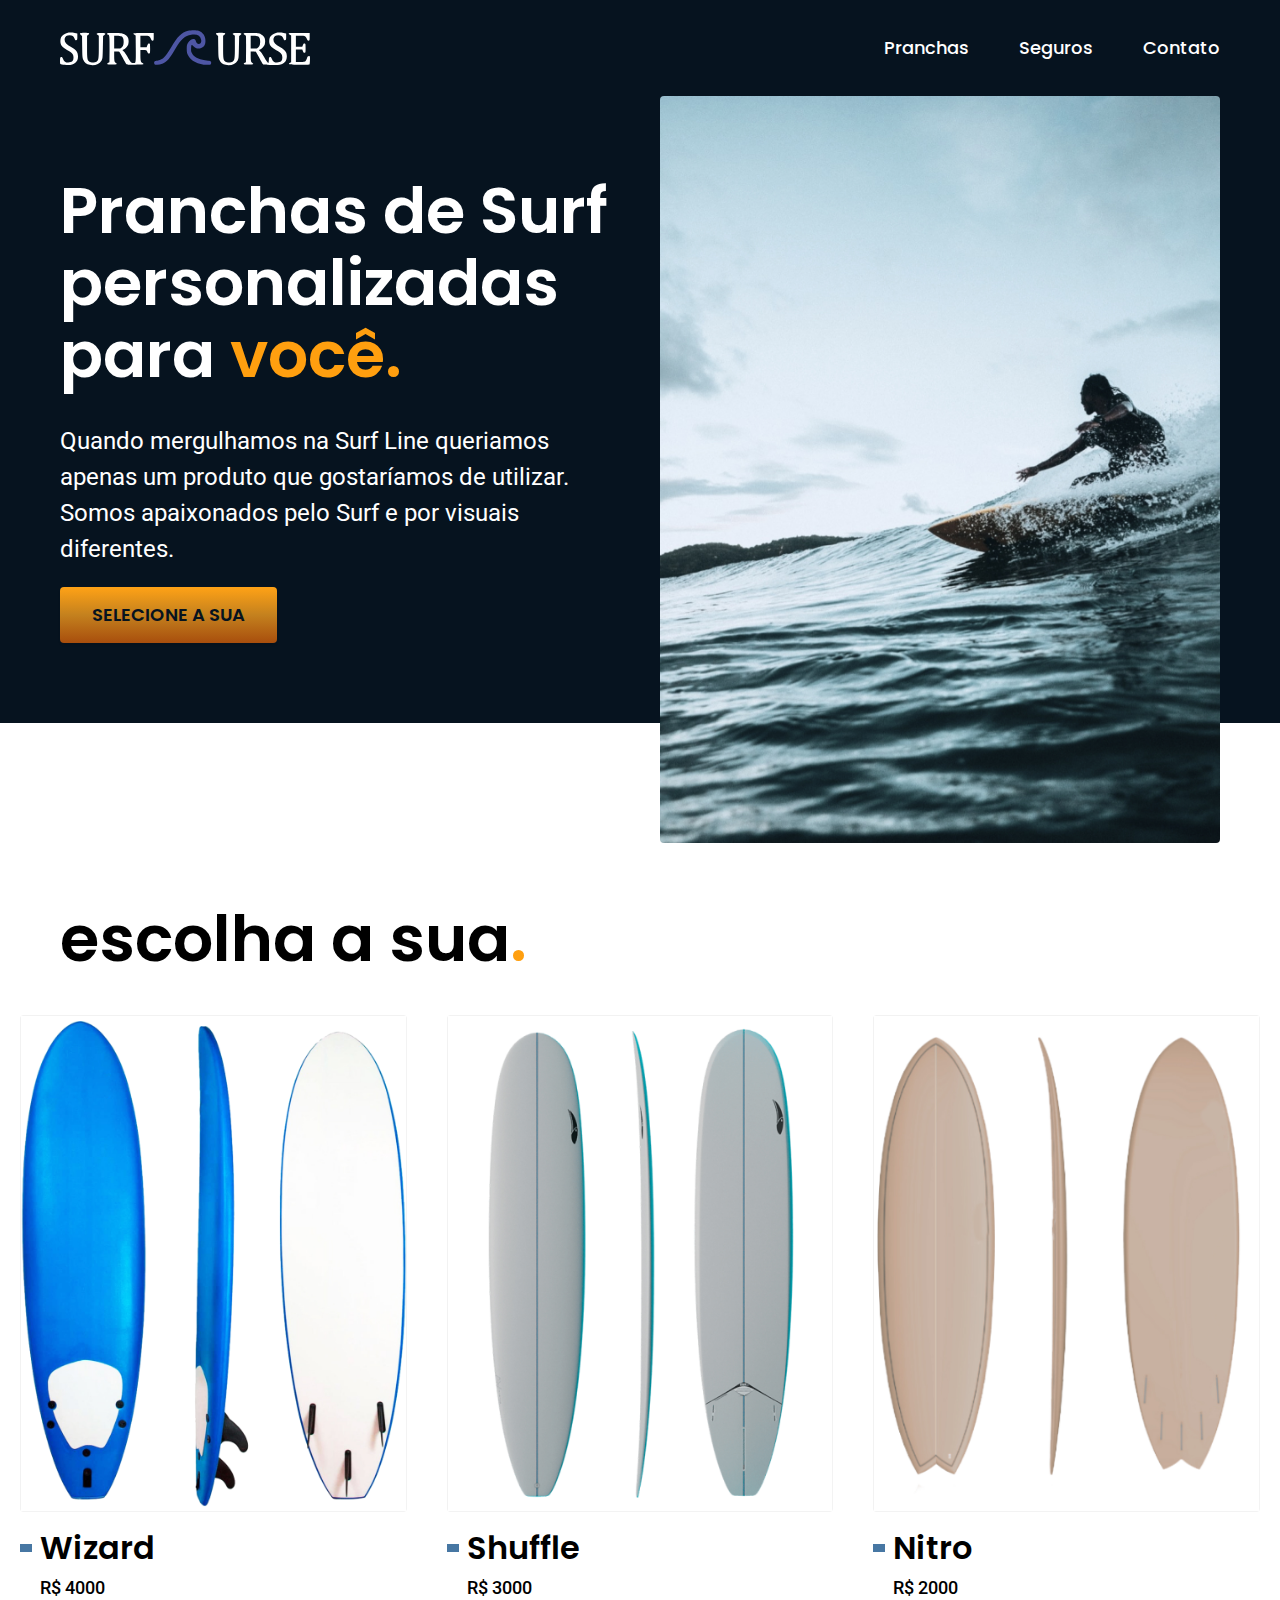
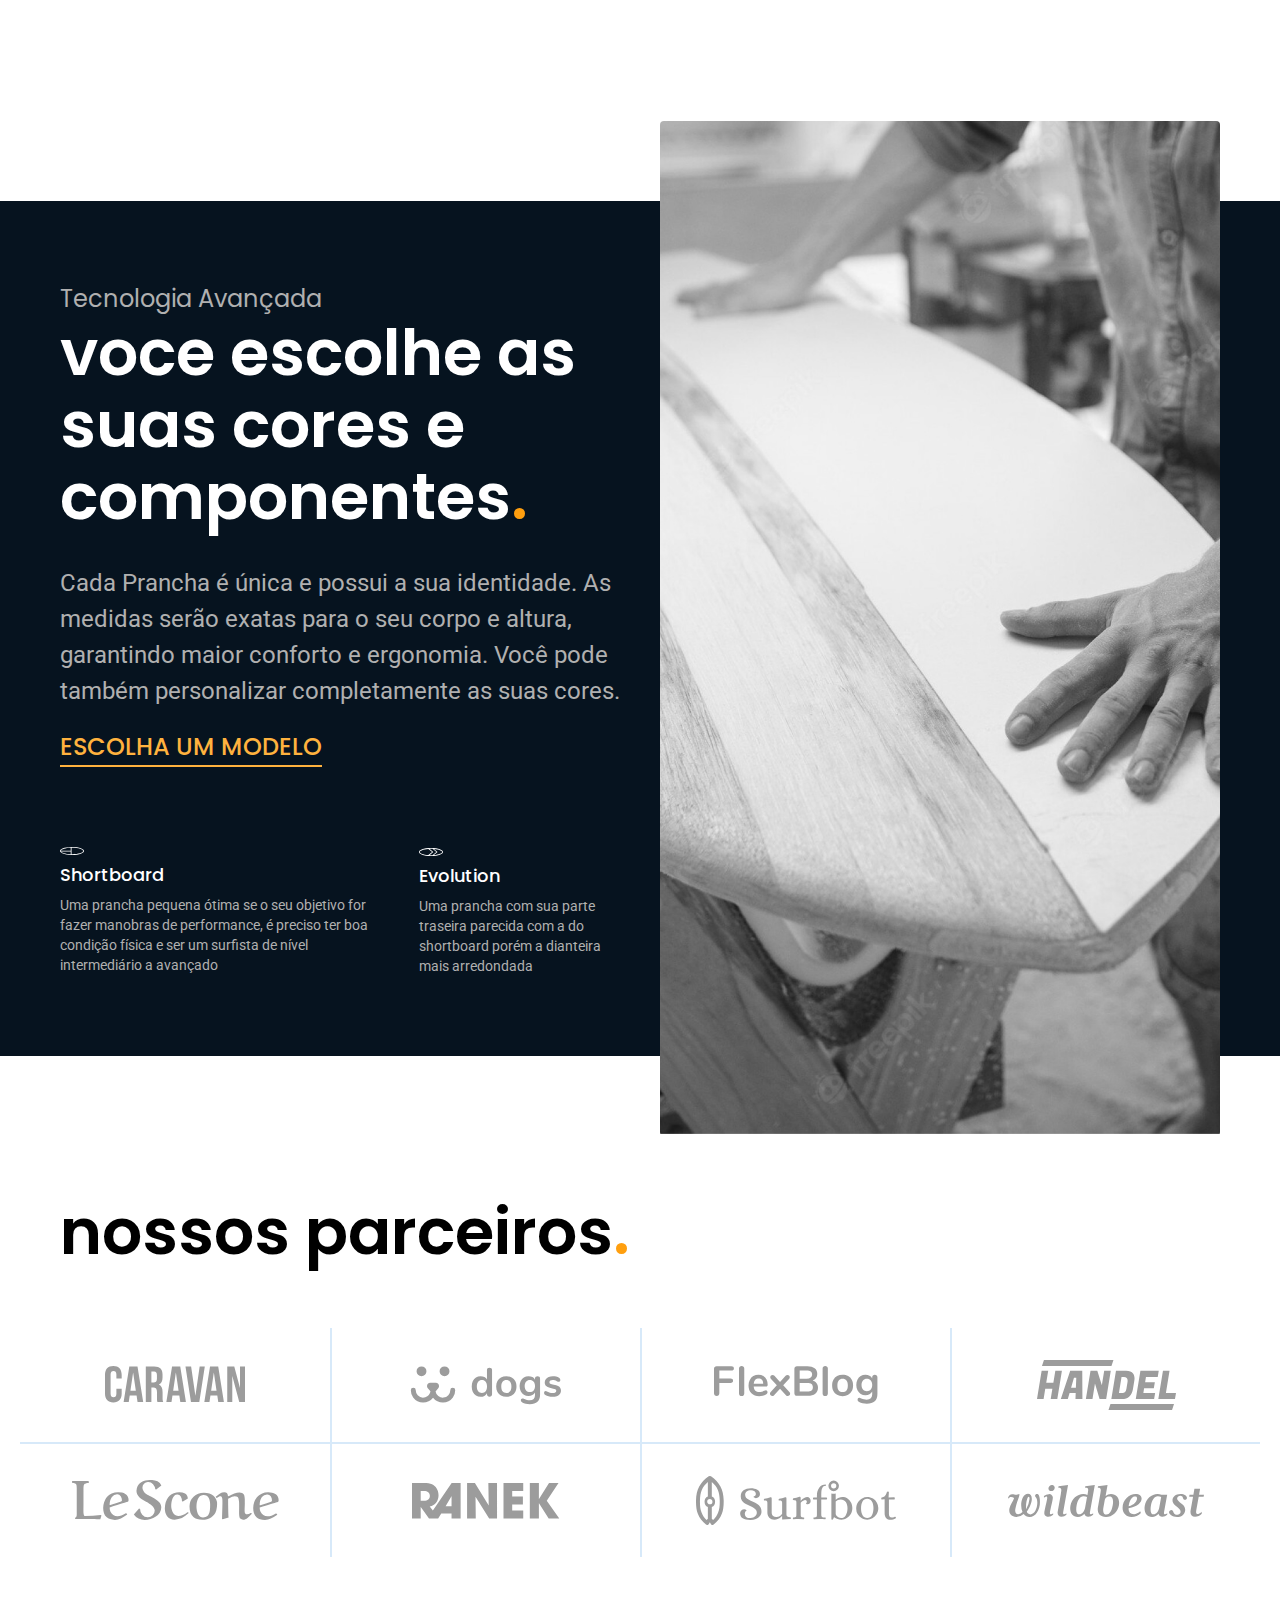
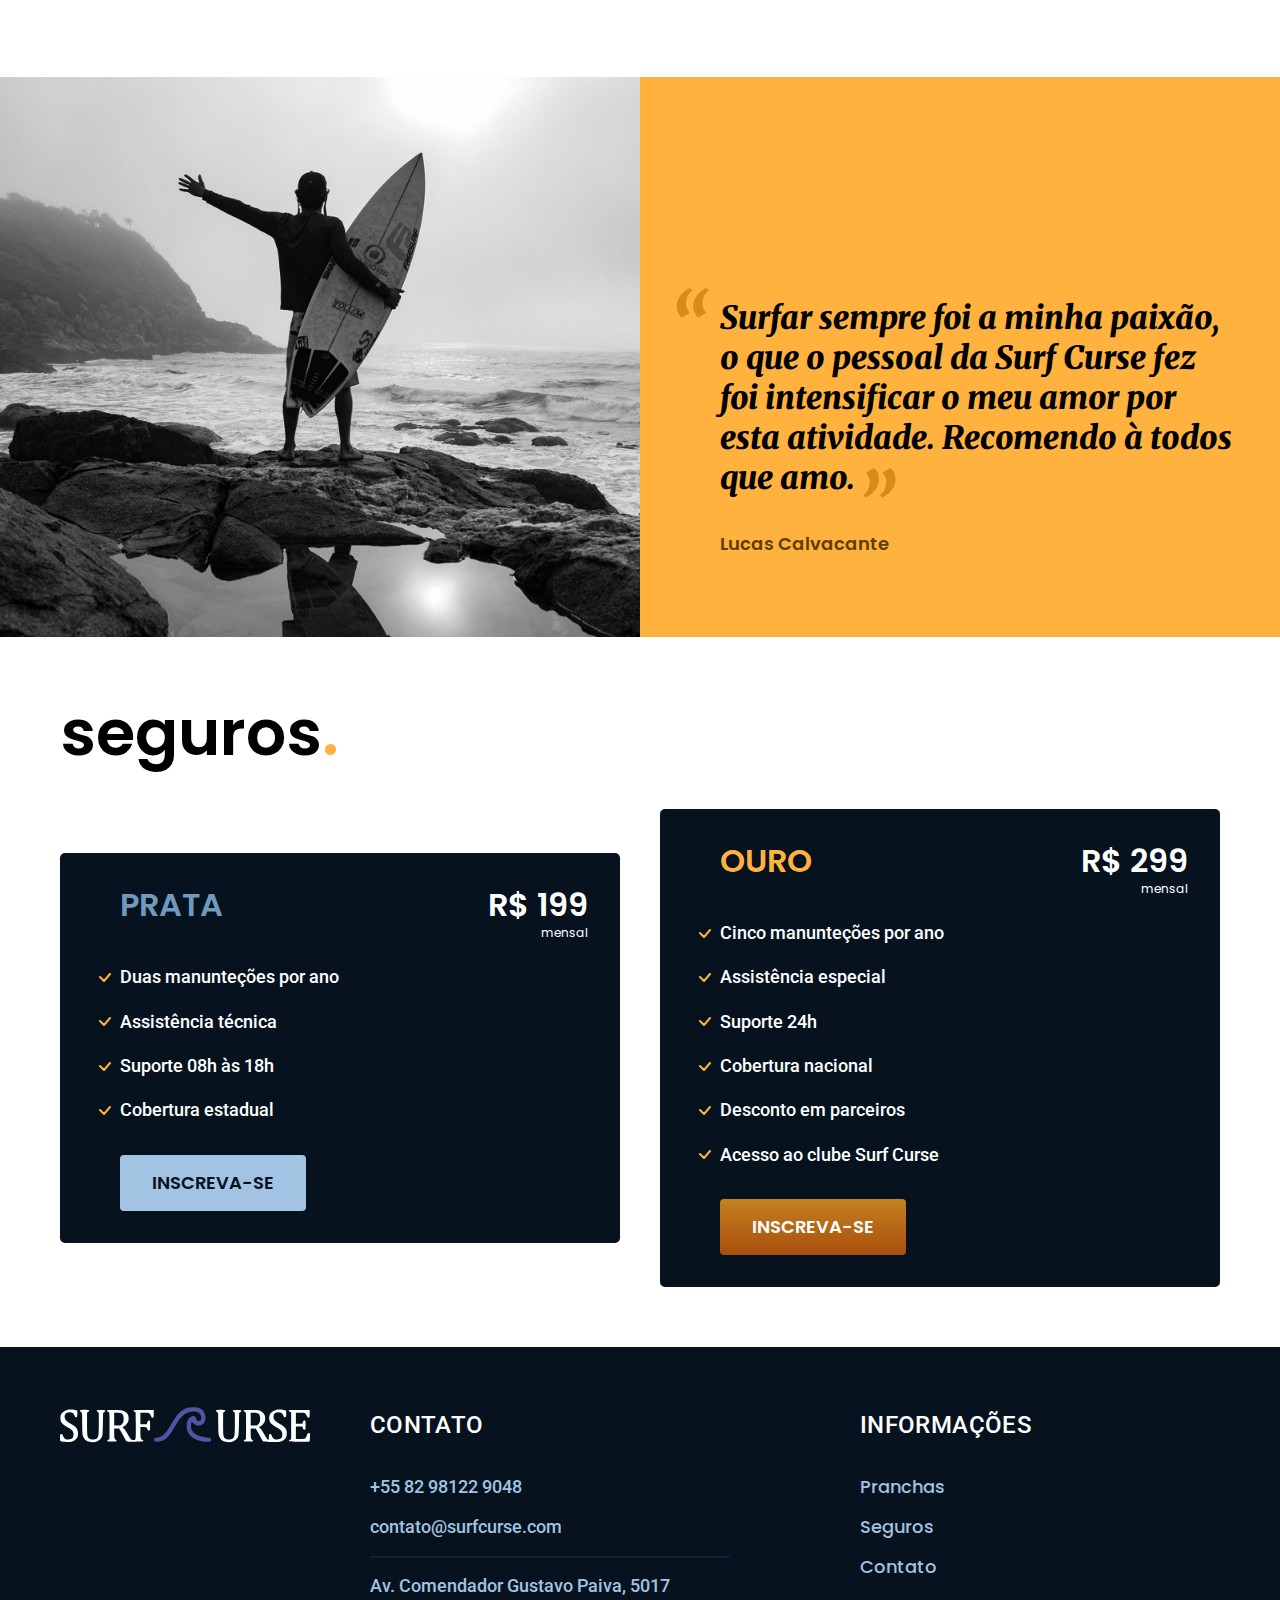
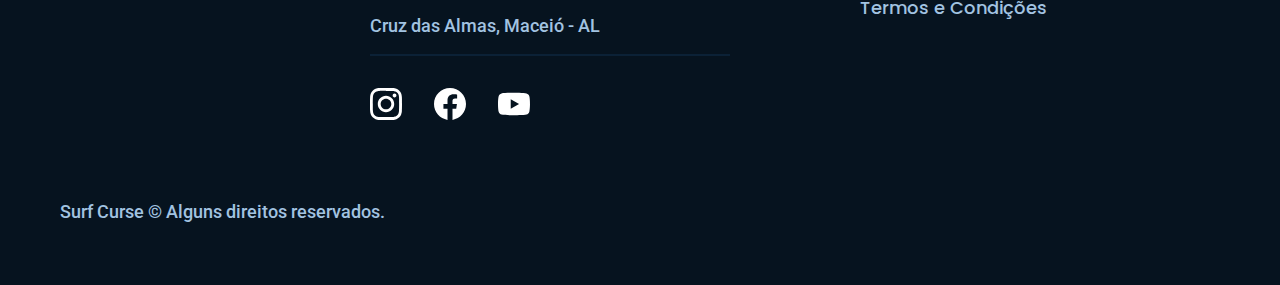
==== index.html @ 579d91f8 "building SurfCurse 1/3" ====
<!DOCTYPE html>
<html lang="pt-br">

<html>

<head>
  <meta charset="UTF-8">
  <title>SurfCurse - Pranchas Personalizadas</title>
  <meta name="description" content="Quando mergulhamos na Surf Line queriamos apenas um produto que gostaríamos de utilizar. Somos apaixonados pelo Surf e por visuais diferentes.">

  <link rel="stylesheet" href="./css/style.css">

  <link rel="preconnect" href="https://fonts.googleapis.com">
  <link rel="preconnect" href="https://fonts.gstatic.com" crossorigin>
  <link href="https://fonts.googleapis.com/css2?family=Merriweather:ital,wght@1,900&family=Poppins:wght@400;600&family=Roboto:wght@400;500&display=swap" rel="stylesheet">



</head>

<body>
  <header class="header-bg">
    <div class="header container">
      <a href="./">
        <img src="./arquivos-imagens/logo-surfCurse-edited.svg" alt="SurfCurse">
      </a>

      <nav aria-label="primaria">
        <ul class="header-menu cor-0 font-1-m">
          <li><a href="./pranchas.html">Pranchas</a></li>
          <li><a href="./seguros.html">Seguros</a></li>
          <li><a href="./contato.html">Contato</a></li>
        </ul>


      </nav>
    </div>
  </header>

  <main class="introducao-bg">

    <div class="introducao container">
      <div class="introducao-conteudo">
        <h1 class="font-1-xxl">Pranchas de Surf personalizadas para <span class="color-laranja">você.</span></h1>
        <p class="font-2-l">Quando mergulhamos na Surf Line queriamos apenas um produto que gostaríamos de utilizar. Somos apaixonados pelo Surf e por visuais diferentes.</p>
        <a class="botao" href="./pranchas.html">Selecione a sua </a>
      </div>
      <div> <img src="arquivos-imagens/gerais/img-intro-s.jpg" alt="Prancha e Surfista"></div>



    </div>

  </main>
  <article class="pranchas-lista">
    <h2 class="font-1-xxl container">escolha a sua<span class="color-laranja">.</span></h2>
    <ul>
      <li>
        <a href="./pranchas/wizard.html">
          <img src="./arquivos-imagens/pranchas/wizard.jpg" alt="Prancha evolution">
          <h3 class="font-1-xl">Wizard</h3>
          <span class="font-2-m">R$ 4000</span>
        </a>
      </li>
      <li>
        <a href="./pranchas/shuffle.html">
          <img src="./arquivos-imagens/pranchas/shuffle.jpg" alt="Prancha shuffle">
          <h3 class="font-1-xl">Shuffle</h3>
          <span class="font-2-m">R$ 3000</span>
        </a>
      </li>
      <li>
        <a href="./pranchas/nitro.html">
          <img src="./arquivos-imagens/pranchas/nitro.jpg" alt="Prancha nitro">
          <h3 class="font-1-xl">Nitro</h3>
          <span class="font-2-m">R$ 2000</span>
        </a>
      </li>
    </ul>

  </article>

  <article class="tecnologia-bg">
    <div class="tecnologia container">
      <div class="tecnologia-conteudo">
        <span class="font-1-l cor-1">Tecnologia Avançada</span>
        <h2 class="font-1-xxl cor-0">voce escolhe as suas cores e componentes<span class="color-laranja">.</span> </h2>
        <p class="font-2-l cor-1">Cada Prancha é única e possui a sua identidade. As medidas serão exatas para o seu corpo e altura, garantindo maior conforto e ergonomia. Você pode também personalizar completamente as suas cores.</p>
        <a class="link " href="./pranchas.html">Escolha um modelo</a>

        <div class="tecnologia-vantagens">
          <div>
            <img src="./arquivos-imagens/icones/short-icon.svg" alt="short icon">
            <h3 class="font-1-m cor-0">Shortboard</h3>
            <p class="cor-1 font-2-xs">Uma prancha pequena ótima se o seu objetivo for fazer manobras de performance, é preciso ter boa condição física e ser um surfista de nível intermediário a avançado</p>
          </div>
          <div>
            <img src="./arquivos-imagens/icones/evolution-icon.svg" alt="evolution icon">
            <h3 class="font-1-m cor-0">Evolution</h3>
            <p class="cor-1 font-2-xs">Uma prancha com sua parte traseira parecida com a do shortboard porém a dianteira mais arredondada</p>
          </div>
        </div>

      </div>

      <div class="tecnologia-imagem">
        <img src="./arquivos-imagens/gerais/imagem-homem-s.jpg" alt="">
      </div>

    </div>
  </article>



  <section class="parceiros" aria-label="Nossos parceiros">
    <h2 class="font-1-xxl container">nossos parceiros<span class="color-laranja">.</span></h2>
    <ul>
      <li><img src="./arquivos-imagens/parceiros/caravan.svg" alt="caravan"></li>
      <li><img src="./arquivos-imagens/parceiros/dogs.svg" alt="dogs"></li>
      <li><img src="./arquivos-imagens/parceiros/flexblog.svg" alt="flexblog"></li>
      <li><img src="./arquivos-imagens/parceiros/handel.svg" alt="handel"></li>
      <li><img src="./arquivos-imagens/parceiros/lescone.svg" alt="lescone"></li>
      <li><img src="./arquivos-imagens/parceiros/ranek.svg" alt="ranek"></li>
      <li><img src="./arquivos-imagens/parceiros/surfbot.svg" alt="surfbot"></li>
      <li><img src="./arquivos-imagens/parceiros/wildbeast.svg" alt="wildbeast"></li>
    </ul>

  </section>


  <section class="depoimento" aria-label="Depoimento">
    <div>
      <img src="./arquivos-imagens/gerais/depoimento.jpg" alt="depoimento homem de frente ao mar">
    </div>

    <div class="depoimento-conteudo">
      <blockquote class="font-1-xl ">
        <p>Surfar sempre foi a minha paixão, o que o pessoal da Surf Curse fez foi intensificar o meu amor por esta atividade. Recomendo à todos que amo.</p>
      </blockquote>
      <span class="font-1-m-b cor-y8">Lucas Calvacante</span>
    </div>

  </section>

  <article class="seguros-bg">
    <div class="seguros container">
      <h2 class="font-1-xxl ">seguros<span class="cor-y1">.</span></h2>
      <div class="seguros-item">
        <h3 class="font-1-xl cor-b3">PRATA</h3>
        <span class="font-1-xl cor-0">R$ 199 <span class="font-1-xs cor-c">mensal </span></span>
        <ul class="font-2-m cor-0">
          <li>Duas manunteções por ano</li>
          <li>Assistência técnica</li>
          <li>Suporte 08h às 18h</li>
          <li>Cobertura estadual</li>

        </ul>
        <a class="botao secundario" href="./orcamento.html">Inscreva-se</a>
      </div>


      <div class="seguros-item">
        <h3 class="font-1-xl cor-y1">OURO</h3>
        <span class="font-1-xl cor-0">R$ 299 <span class="font-1-xs cor-c">mensal </span></span>
        <ul class="font-2-m cor-0">
          <li>Cinco manunteções por ano</li>
          <li>Assistência especial</li>
          <li>Suporte 24h</li>
          <li>Cobertura nacional</li>
          <li>Desconto em parceiros</li>
          <li>Acesso ao clube Surf Curse</li>

        </ul>
        <a class="botao ouro" href="./orcamento.html">Inscreva-se</a>
      </div>

    </div>
  </article>

  <footer class="footer-bg">
    <div class="footer container">

      <img src="./arquivos-imagens/logo-surfCurse-edited.svg" alt="SurfCurse">

      <div class="footer-contato">
        <h3 class="font-2-l-b cor-0">Contato</h3>
        <ul class="font-2-m cor-b2">
          <li><a href="tel:+5582981229048">+55 82 98122 9048</a></li>
          <li><a href="mailto:contato@surfcurse.com">contato@surfcurse.com</a></li>
          <li>Av. Comendador Gustavo Paiva, 5017 </li>
          <li>Cruz das Almas, Maceió - AL</li>
        </ul>
        <div class="footer-redes">
          <a href="">
            <img src="arquivos-imagens/icones/redes-sociais/instagram.svg" alt="Instagram">
          </a>
          <a href="">
            <img src="arquivos-imagens/icones/redes-sociais/facebook.svg" alt="Facebook">
          </a>
          <a href="">
            <img src="arquivos-imagens/icones/redes-sociais/youtube.svg" alt="Youtube">
          </a>
        </div>

      </div>
      <div class="footer-info">
        <h3 class="font-2-l-b cor-0">Informações</h3>
        <nav>
          <ul class="font-1-m cor-b2">
            <li><a href="./pranchas.html">Pranchas</a></li>
            <li><a href="./seguros.html">Seguros</a></li>
            <li><a href="./contato.html">Contato</a></li>
            <li><a href="./termos.html">Termos e Condições</a></li>
          </ul>
        </nav>
      </div>
      <p class="footer-copy font-2-m cor-b2">Surf Curse © Alguns direitos reservados.</p>
    </div>
  </footer>

</body>

</html>
---- css/style.css ----
@import "./global/header.css";
@import "./global/global.css";
@import "./global/footer.css";

@import "./home/introducao.css";
@import "./home/tecnologia.css";
@import "./home/parceiros.css";
@import "./home/depoimento.css";

@import "./utilidades/componentes.css";
@import "./utilidades//formulario.css";
@import "./utilidades/tipiografia.css";
@import "./utilidades/cores.css";

@import "./pranchas/pranchas-lista.css";
@import "./pranchas//pranchas.css";

@import "./prancha/prancha.css";
@import "./prancha/seguro.css";

@import "./seguros/seguros.css";
@import "./seguros/vantagens.css";
@import "./seguros/perguntas.css";

@import "./contato/contato.css";
@import "./contato/lojas.css";

@import "./termos/termos.css";

@media (max-width: 800px) {
  .header-menu {
    gap: 20px;
  }

  .header-menu a {
    background: var(--cor-b8);
    padding: 12px 16px;
    border-radius: 4px;
  }

  .header-menu a:hover {
    background-color: #2d6192;
  }

  .header-menu a:after {
    display: none;
  }
}

@media (max-width: 400px) {
  .header-menu {
    gap: 12px;
  }

  .header-menu a {
    padding: 8px 12px;
    font-size: 14px;
  }
}
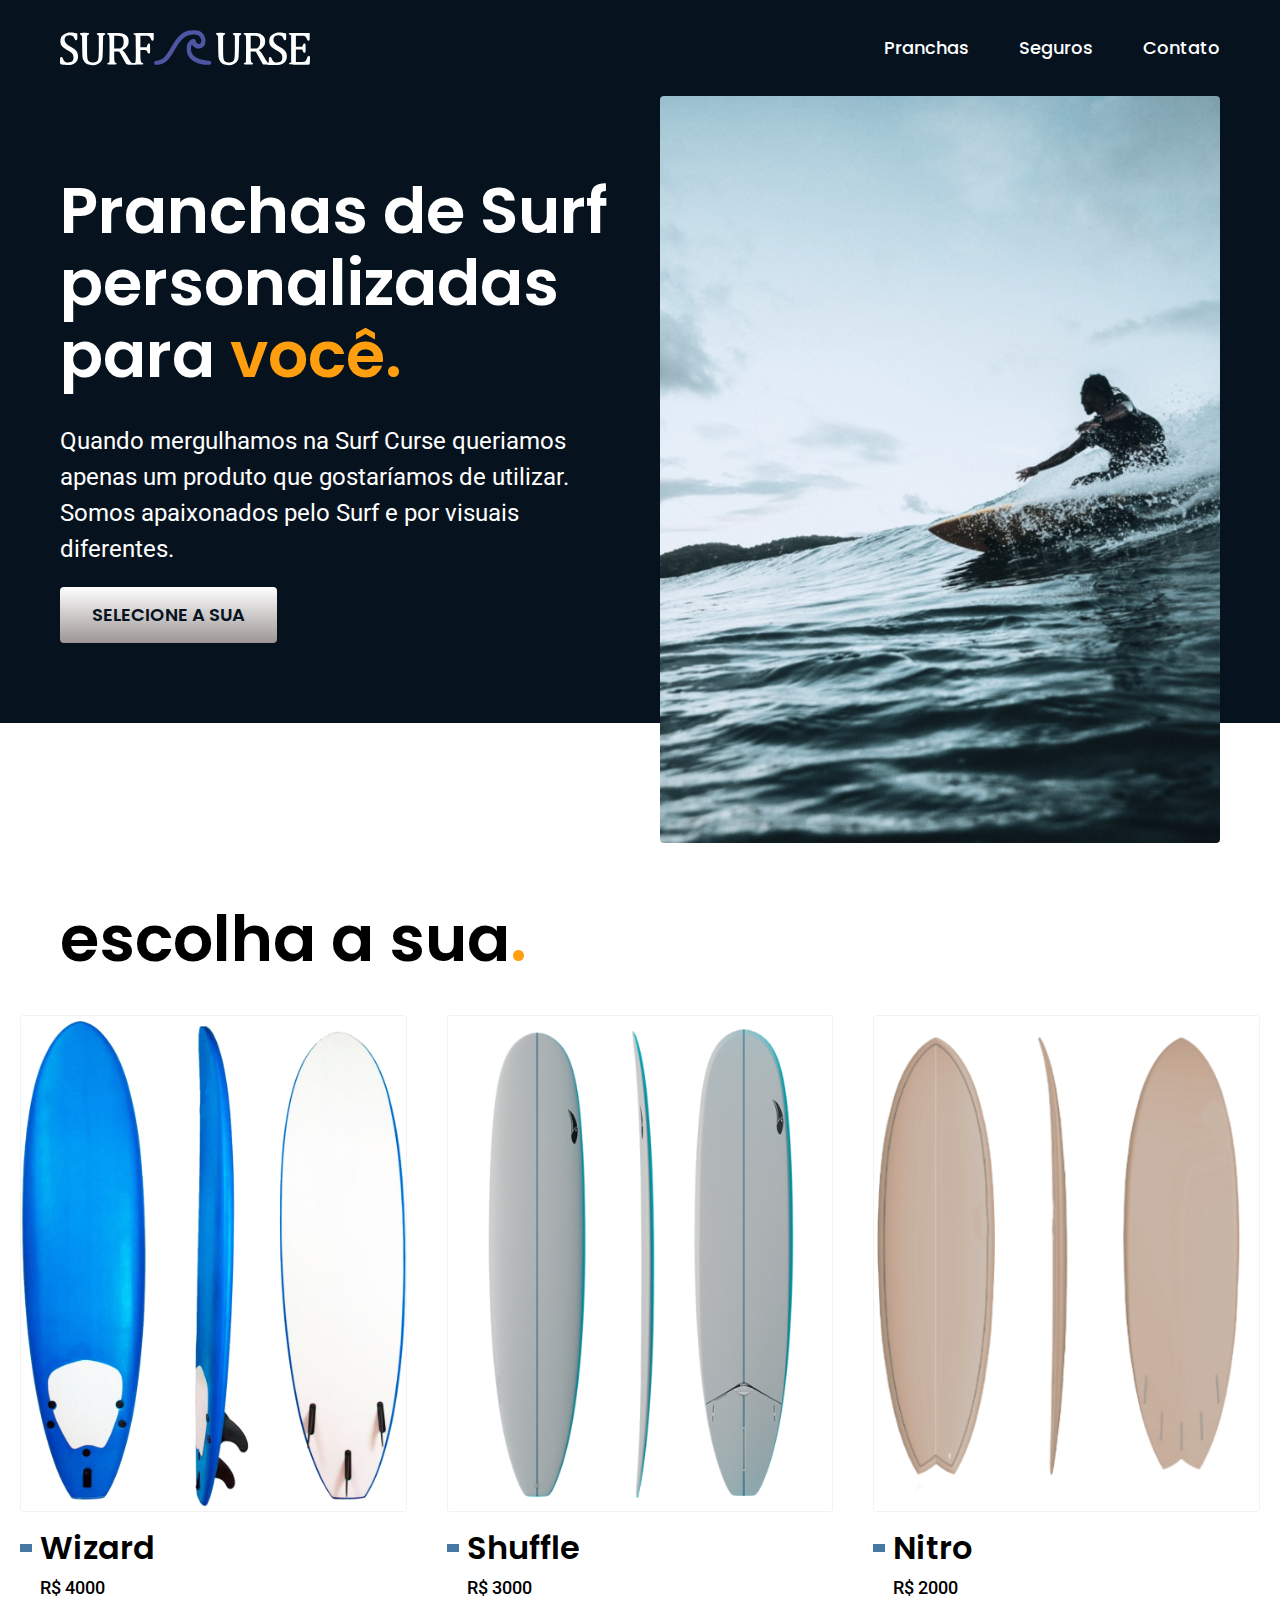
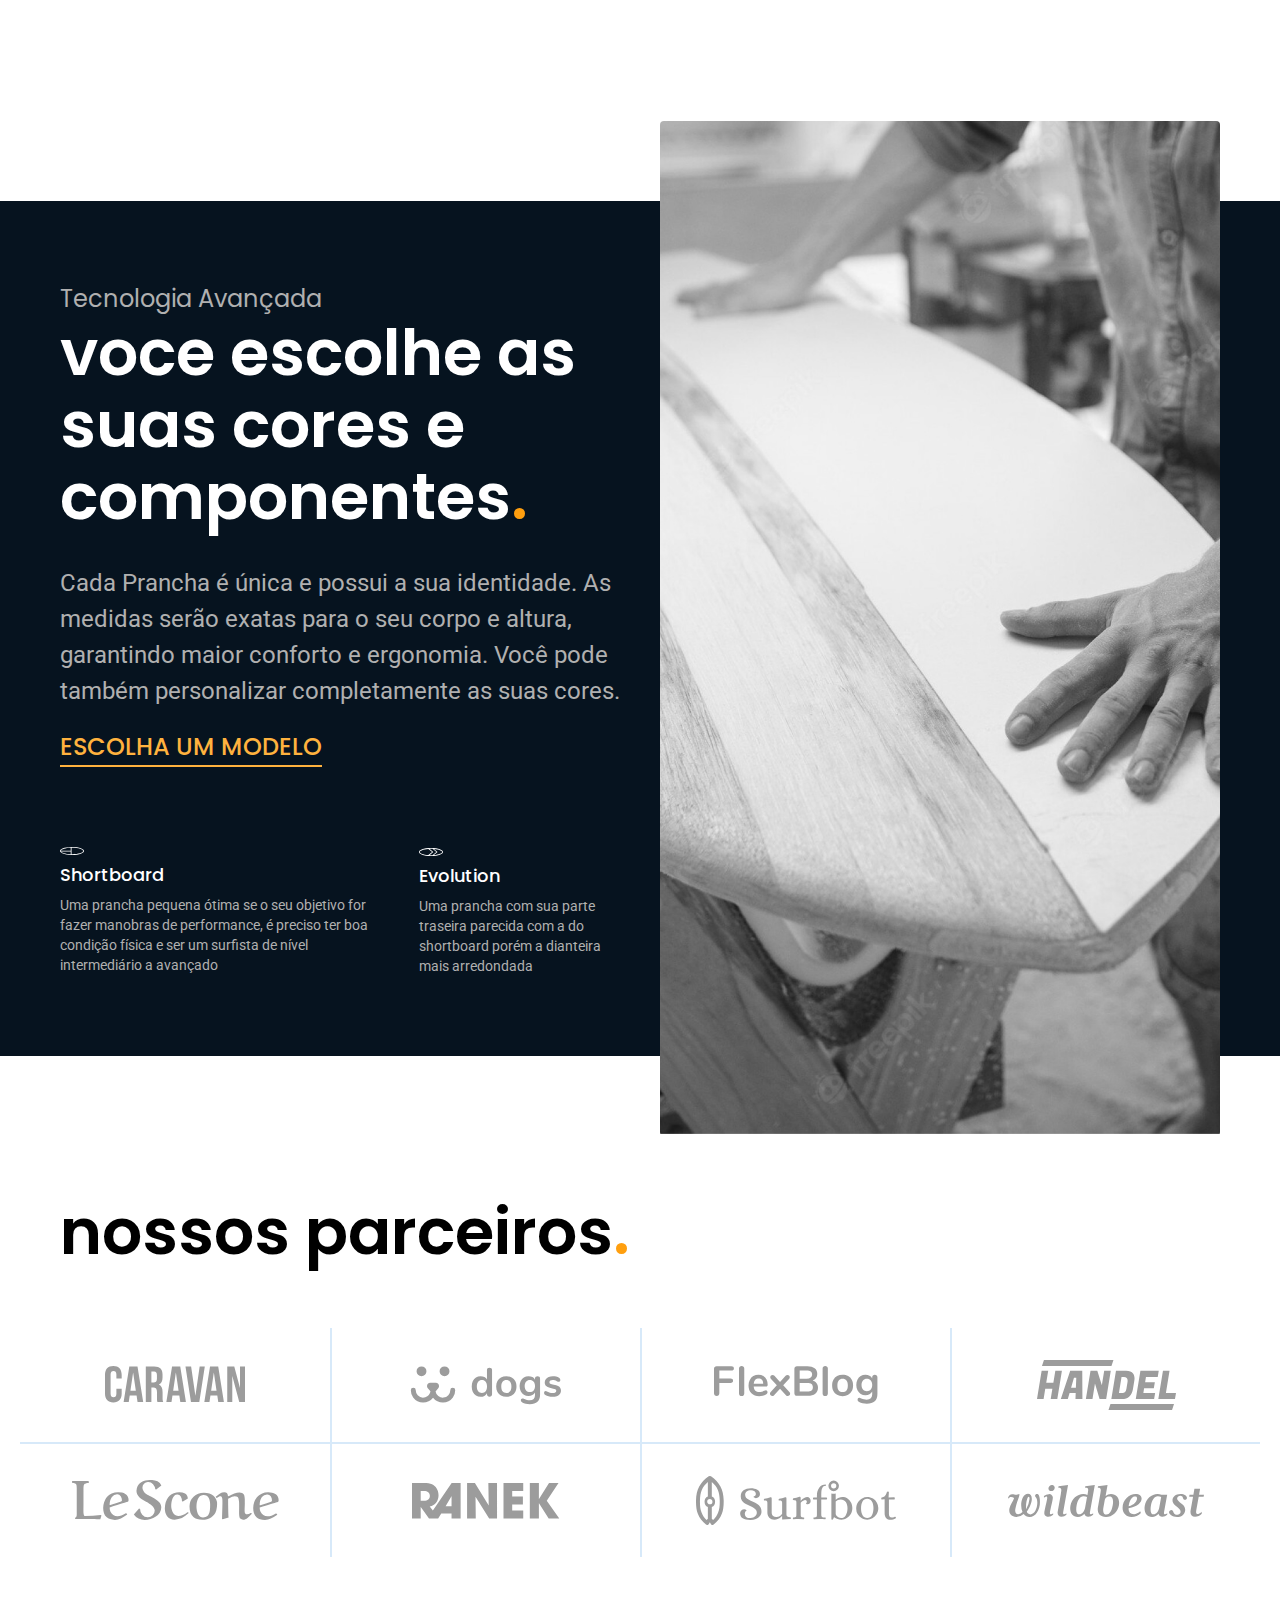
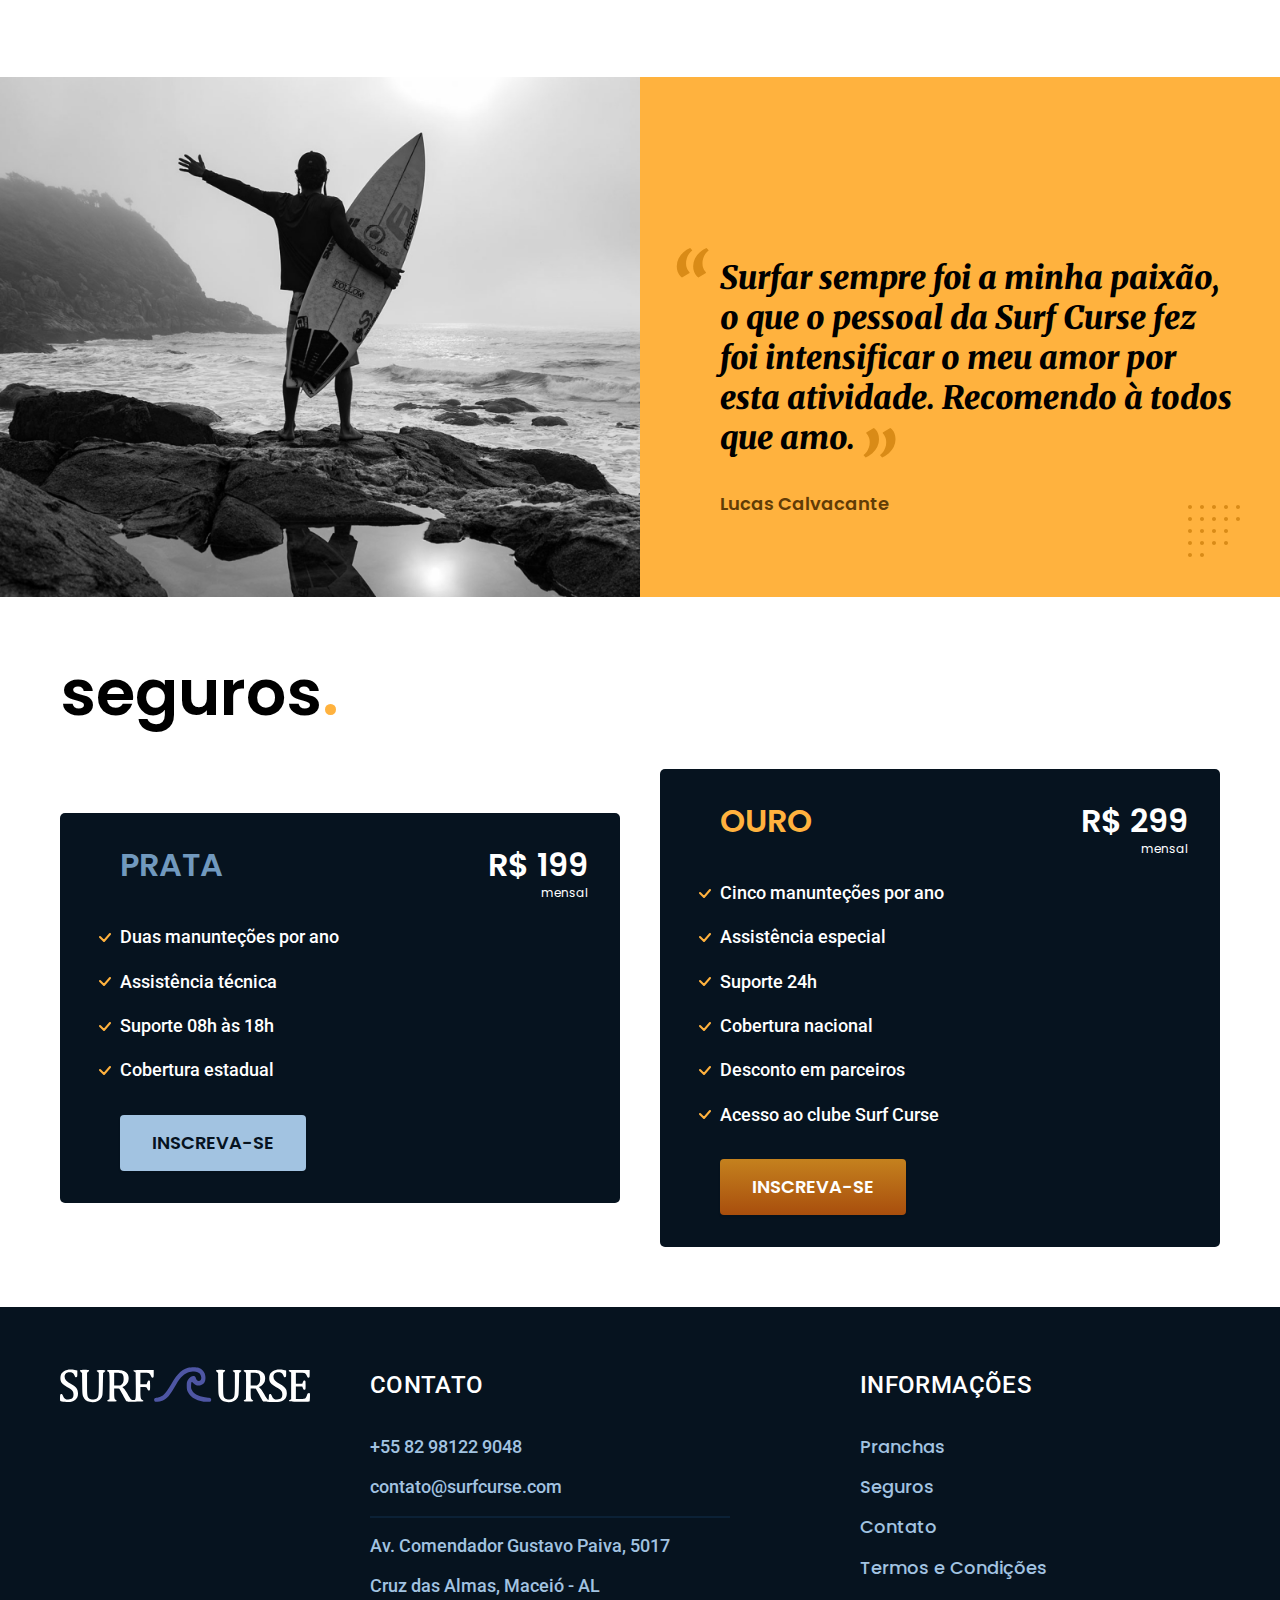
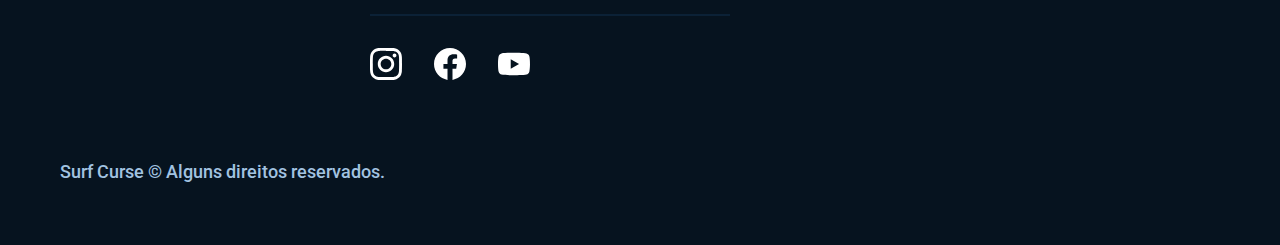
==== commit a1cd31a5: "building SurfCurse 2/3 create budget page" ====
--- a/index.html
+++ b/index.html
@@ -6,13 +6,16 @@
 <head>
   <meta charset="UTF-8">
   <title>SurfCurse - Pranchas Personalizadas</title>
-  <meta name="description" content="Quando mergulhamos na Surf Line queriamos apenas um produto que gostaríamos de utilizar. Somos apaixonados pelo Surf e por visuais diferentes.">
+  <meta name="description"
+    content="Quando mergulhamos na Surf Curse queriamos apenas um produto que gostaríamos de utilizar. Somos apaixonados pelo Surf e por visuais diferentes.">
 
   <link rel="stylesheet" href="./css/style.css">
 
   <link rel="preconnect" href="https://fonts.googleapis.com">
   <link rel="preconnect" href="https://fonts.gstatic.com" crossorigin>
-  <link href="https://fonts.googleapis.com/css2?family=Merriweather:ital,wght@1,900&family=Poppins:wght@400;600&family=Roboto:wght@400;500&display=swap" rel="stylesheet">
+  <link
+    href="https://fonts.googleapis.com/css2?family=Merriweather:ital,wght@1,900&family=Poppins:wght@400;600&family=Roboto:wght@400;500&display=swap"
+    rel="stylesheet">
 
 
 
@@ -42,7 +45,8 @@
     <div class="introducao container">
       <div class="introducao-conteudo">
         <h1 class="font-1-xxl">Pranchas de Surf personalizadas para <span class="color-laranja">você.</span></h1>
-        <p class="font-2-l">Quando mergulhamos na Surf Line queriamos apenas um produto que gostaríamos de utilizar. Somos apaixonados pelo Surf e por visuais diferentes.</p>
+        <p class="font-2-l">Quando mergulhamos na Surf Curse queriamos apenas um produto que gostaríamos de utilizar.
+          Somos apaixonados pelo Surf e por visuais diferentes.</p>
         <a class="botao" href="./pranchas.html">Selecione a sua </a>
       </div>
       <div> <img src="arquivos-imagens/gerais/img-intro-s.jpg" alt="Prancha e Surfista"></div>
@@ -85,19 +89,23 @@
       <div class="tecnologia-conteudo">
         <span class="font-1-l cor-1">Tecnologia Avançada</span>
         <h2 class="font-1-xxl cor-0">voce escolhe as suas cores e componentes<span class="color-laranja">.</span> </h2>
-        <p class="font-2-l cor-1">Cada Prancha é única e possui a sua identidade. As medidas serão exatas para o seu corpo e altura, garantindo maior conforto e ergonomia. Você pode também personalizar completamente as suas cores.</p>
+        <p class="font-2-l cor-1">Cada Prancha é única e possui a sua identidade. As medidas serão exatas para o seu
+          corpo e altura, garantindo maior conforto e ergonomia. Você pode também personalizar completamente as suas
+          cores.</p>
         <a class="link " href="./pranchas.html">Escolha um modelo</a>
 
         <div class="tecnologia-vantagens">
           <div>
             <img src="./arquivos-imagens/icones/short-icon.svg" alt="short icon">
             <h3 class="font-1-m cor-0">Shortboard</h3>
-            <p class="cor-1 font-2-xs">Uma prancha pequena ótima se o seu objetivo for fazer manobras de performance, é preciso ter boa condição física e ser um surfista de nível intermediário a avançado</p>
+            <p class="cor-1 font-2-xs">Uma prancha pequena ótima se o seu objetivo for fazer manobras de performance, é
+              preciso ter boa condição física e ser um surfista de nível intermediário a avançado</p>
           </div>
           <div>
             <img src="./arquivos-imagens/icones/evolution-icon.svg" alt="evolution icon">
             <h3 class="font-1-m cor-0">Evolution</h3>
-            <p class="cor-1 font-2-xs">Uma prancha com sua parte traseira parecida com a do shortboard porém a dianteira mais arredondada</p>
+            <p class="cor-1 font-2-xs">Uma prancha com sua parte traseira parecida com a do shortboard porém a dianteira
+              mais arredondada</p>
           </div>
         </div>
 
@@ -135,7 +143,8 @@
 
     <div class="depoimento-conteudo">
       <blockquote class="font-1-xl ">
-        <p>Surfar sempre foi a minha paixão, o que o pessoal da Surf Curse fez foi intensificar o meu amor por esta atividade. Recomendo à todos que amo.</p>
+        <p>Surfar sempre foi a minha paixão, o que o pessoal da Surf Curse fez foi intensificar o meu amor por esta
+          atividade. Recomendo à todos que amo.</p>
       </blockquote>
       <span class="font-1-m-b cor-y8">Lucas Calvacante</span>
     </div>
--- a/css/style.css
+++ b/css/style.css
@@ -24,6 +24,8 @@
 
 @import "./contato/contato.css";
 @import "./contato/lojas.css";
+
+@import "./orcamento/orcamento.css";
 
 @import "./termos/termos.css";
 
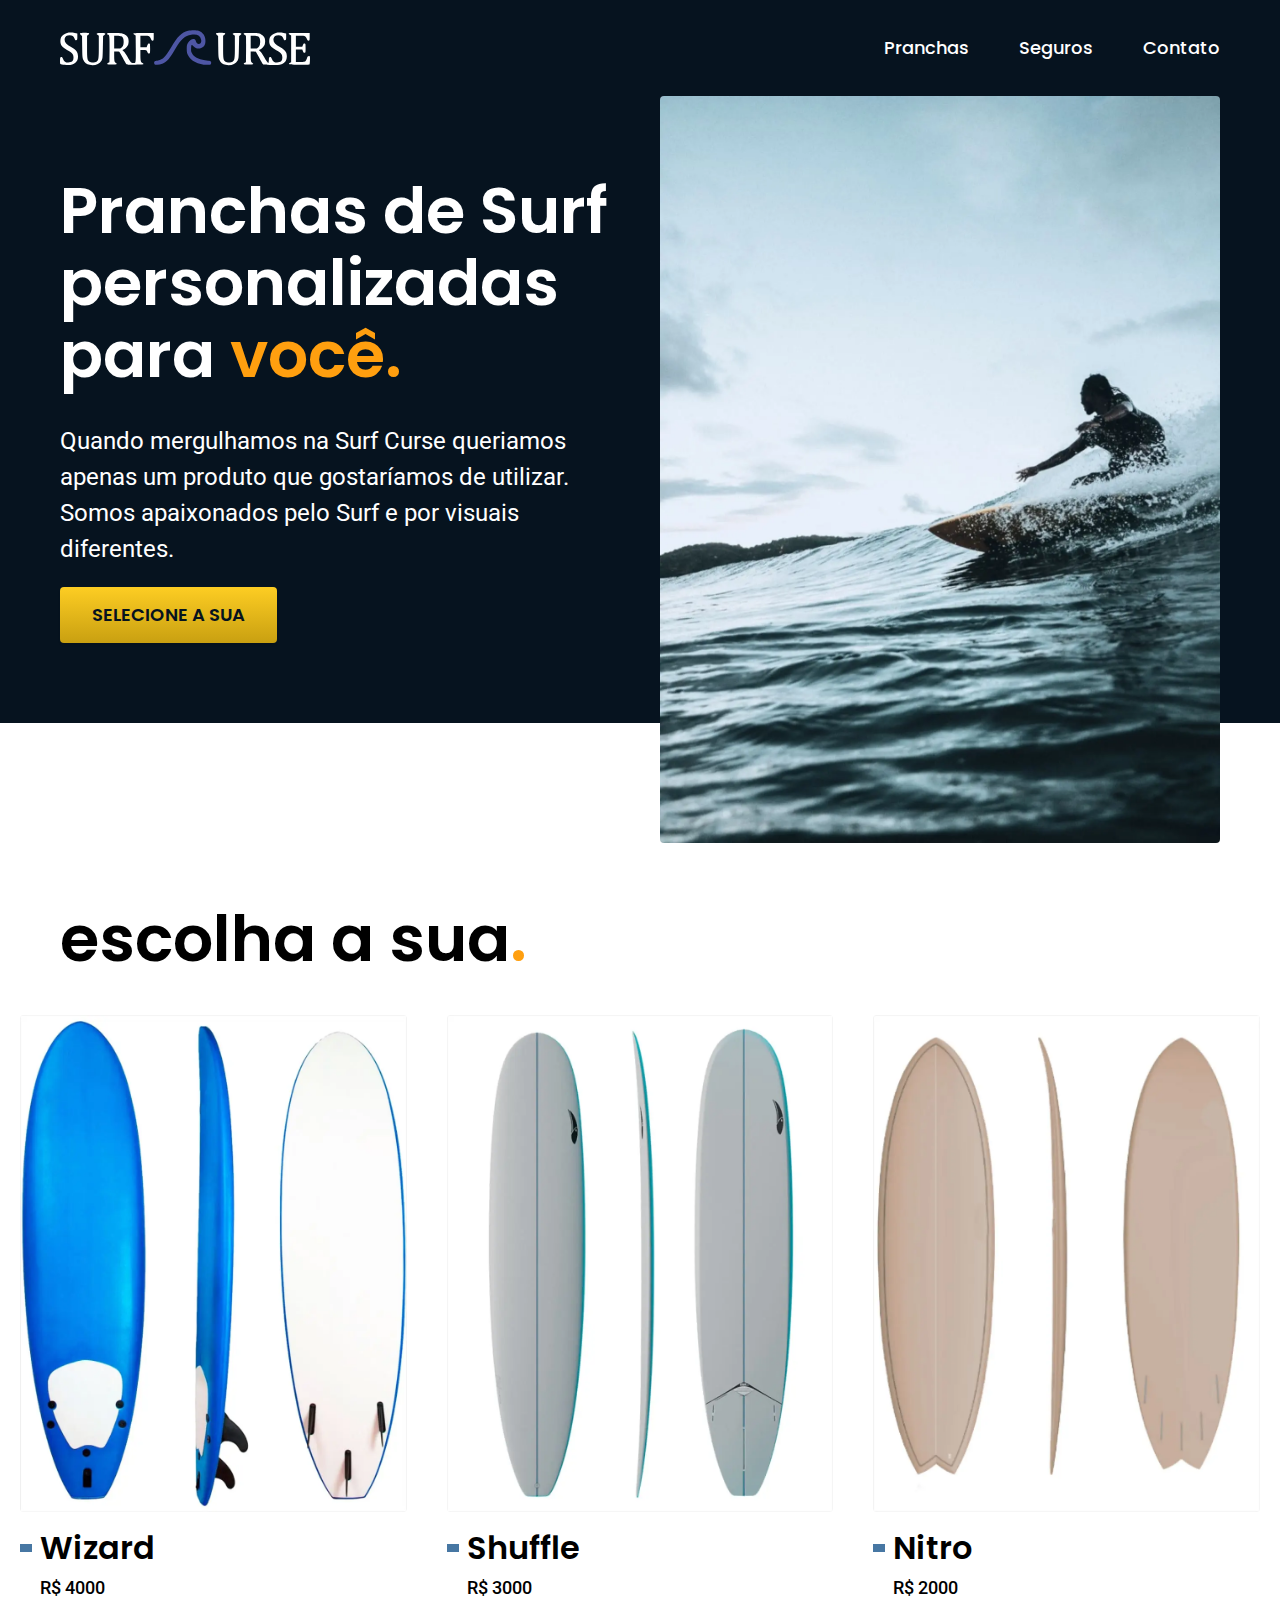
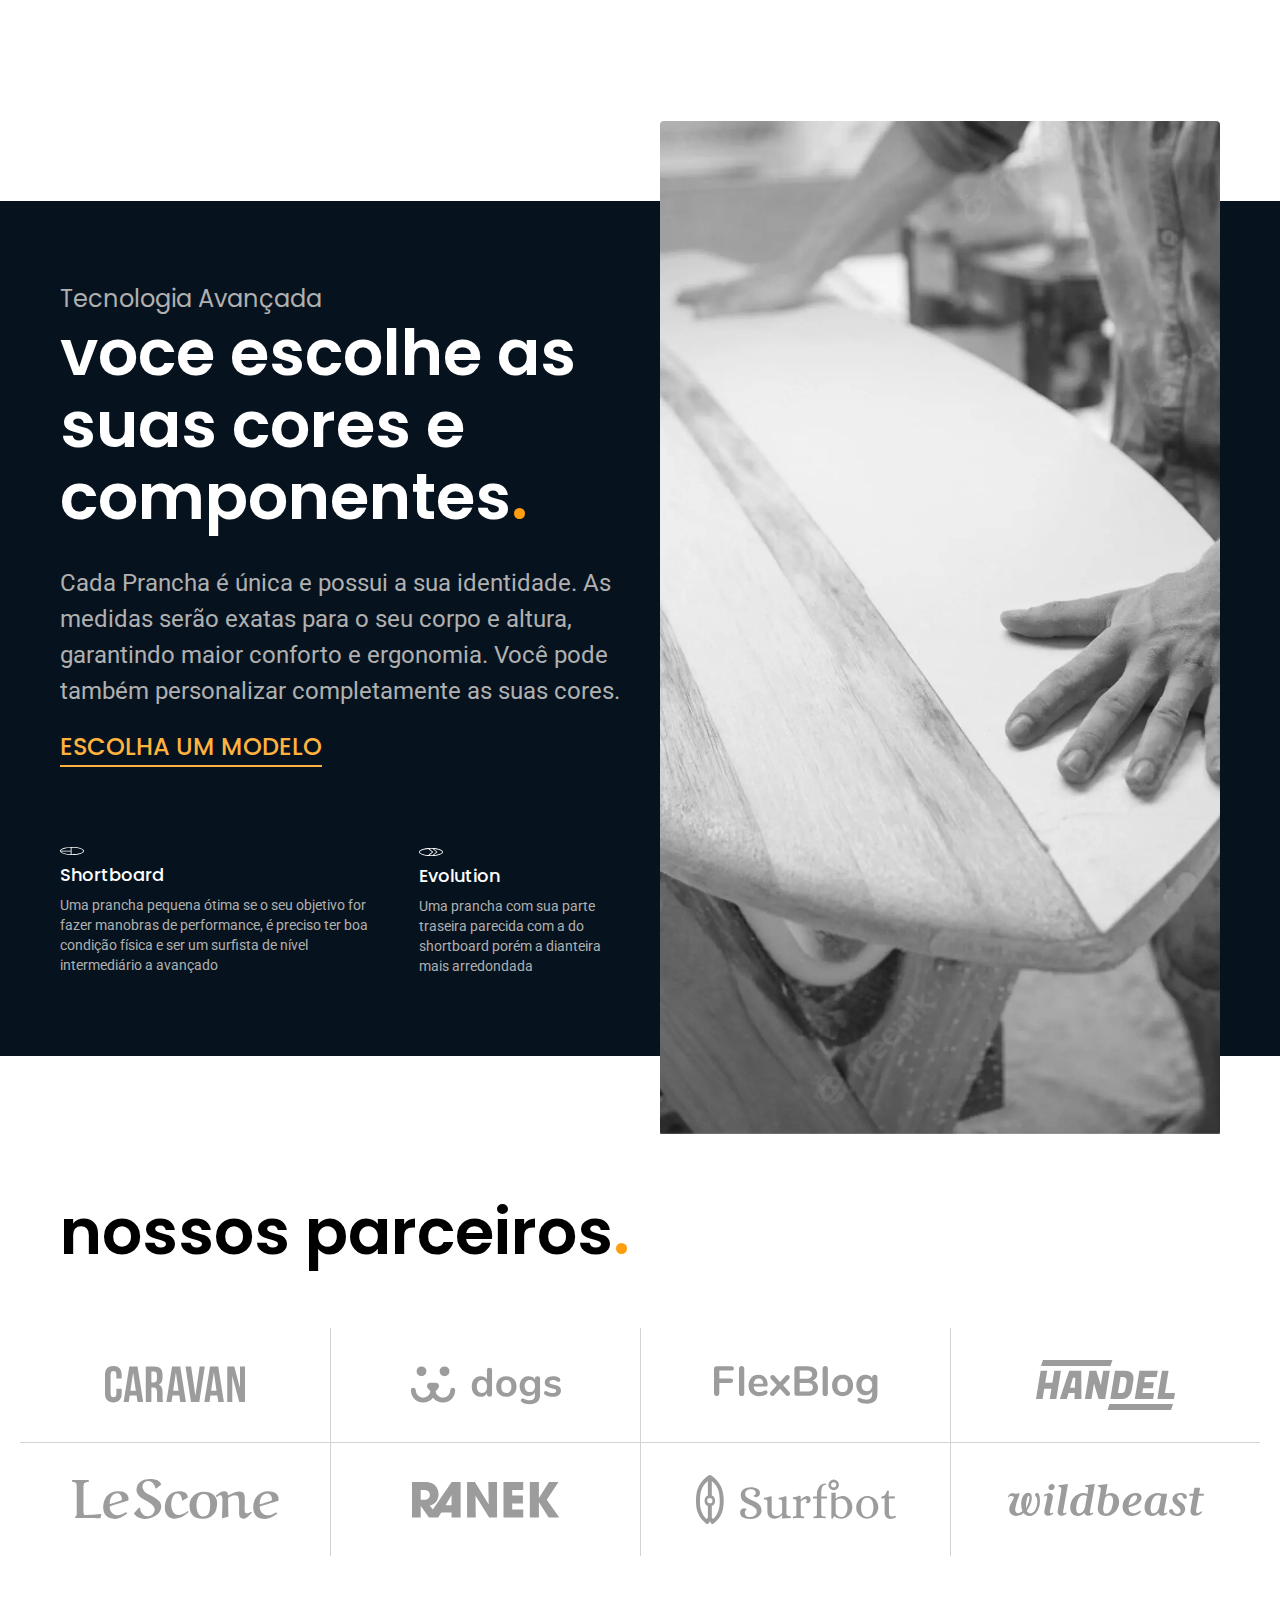
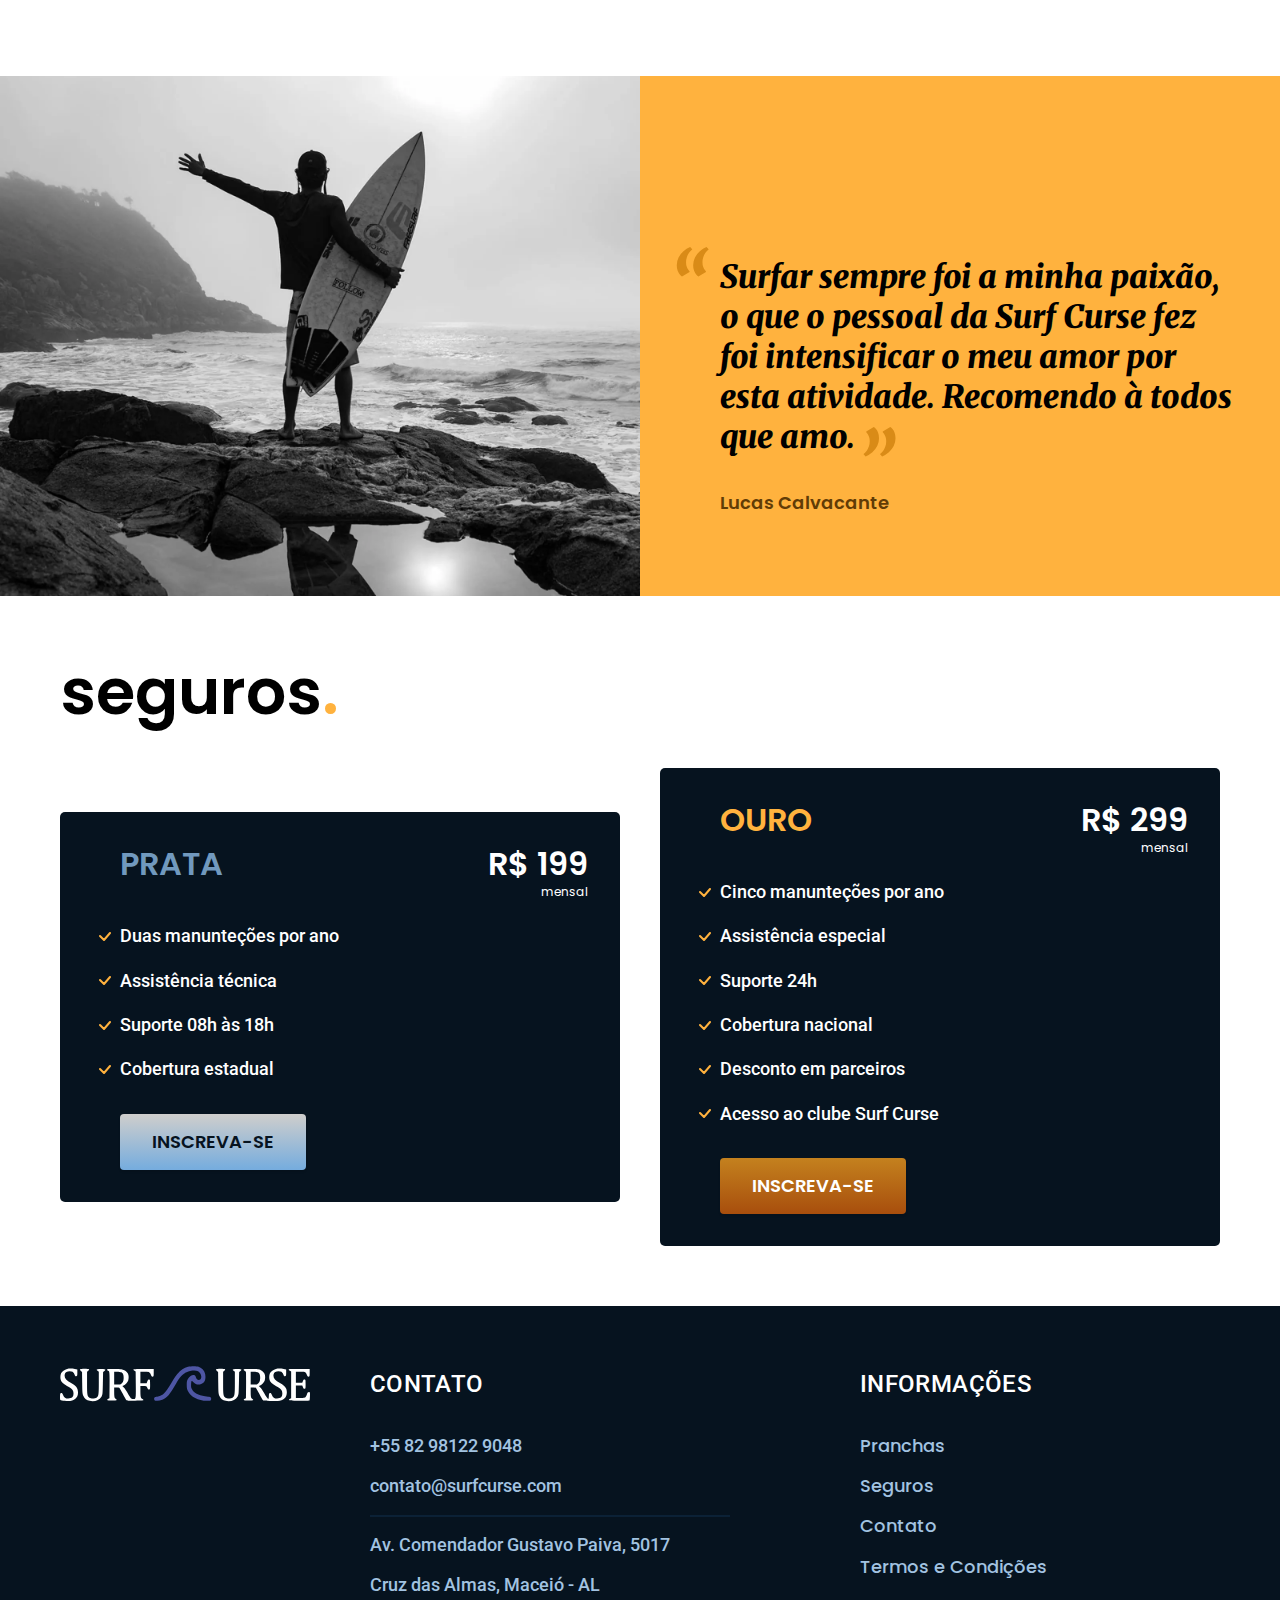
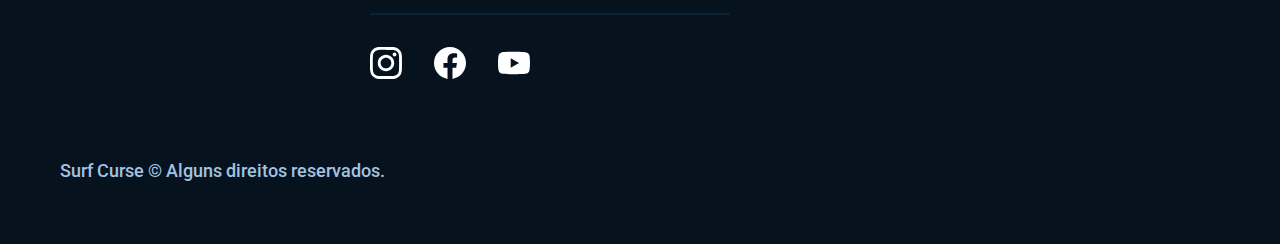
==== commit bd724ecd: "build SurfCurse 2/3 necessary adjustments" ====
--- a/index.html
+++ b/index.html
@@ -5,11 +5,15 @@
 
 <head>
   <meta charset="UTF-8">
+  <meta name="viewport" content="width=device-width, initial-scale=1.0">
+
   <title>SurfCurse - Pranchas Personalizadas</title>
   <meta name="description"
     content="Quando mergulhamos na Surf Curse queriamos apenas um produto que gostaríamos de utilizar. Somos apaixonados pelo Surf e por visuais diferentes.">
 
+  <link rel="preload" href="./css/style.css" as="style">
   <link rel="stylesheet" href="./css/style.css">
+
 
   <link rel="preconnect" href="https://fonts.googleapis.com">
   <link rel="preconnect" href="https://fonts.gstatic.com" crossorigin>
@@ -25,7 +29,7 @@
   <header class="header-bg">
     <div class="header container">
       <a href="./">
-        <img src="./arquivos-imagens/logo-surfCurse-edited.svg" alt="SurfCurse">
+        <img src="./arquivos-imagens/logo-surfCurse-edited.svg" width="250" height="36" alt="SurfCurse">
       </a>
 
       <nav aria-label="primaria">
@@ -49,7 +53,11 @@
           Somos apaixonados pelo Surf e por visuais diferentes.</p>
         <a class="botao" href="./pranchas.html">Selecione a sua </a>
       </div>
-      <div> <img src="arquivos-imagens/gerais/img-intro-s.jpg" alt="Prancha e Surfista"></div>
+
+      <picture><img src="arquivos-imagens/gerais/img-intro-ssW.webp" width="1260" height="1680"
+          alt="Prancha e Surfista">
+      </picture>
+
 
 
 
@@ -61,21 +69,21 @@
     <ul>
       <li>
         <a href="./pranchas/wizard.html">
-          <img src="./arquivos-imagens/pranchas/wizard.jpg" alt="Prancha evolution">
+          <img src="./arquivos-imagens/pranchas/wizard-sW.webp" width="920" height="1184" alt="Prancha evolution">
           <h3 class="font-1-xl">Wizard</h3>
           <span class="font-2-m">R$ 4000</span>
         </a>
       </li>
       <li>
         <a href="./pranchas/shuffle.html">
-          <img src="./arquivos-imagens/pranchas/shuffle.jpg" alt="Prancha shuffle">
+          <img src="./arquivos-imagens/pranchas/shuffle-sW.webp" width="920" height="1184" alt="Prancha shuffle">
           <h3 class="font-1-xl">Shuffle</h3>
           <span class="font-2-m">R$ 3000</span>
         </a>
       </li>
       <li>
         <a href="./pranchas/nitro.html">
-          <img src="./arquivos-imagens/pranchas/nitro.jpg" alt="Prancha nitro">
+          <img src="./arquivos-imagens/pranchas/nitro-sW.webp" width="920" height="1184" alt="Prancha nitro">
           <h3 class="font-1-xl">Nitro</h3>
           <span class="font-2-m">R$ 2000</span>
         </a>
@@ -96,13 +104,13 @@
 
         <div class="tecnologia-vantagens">
           <div>
-            <img src="./arquivos-imagens/icones/short-icon.svg" alt="short icon">
+            <img src="./arquivos-imagens/icones/short-icon.svg" width="24" height="8" alt="short icon">
             <h3 class="font-1-m cor-0">Shortboard</h3>
             <p class="cor-1 font-2-xs">Uma prancha pequena ótima se o seu objetivo for fazer manobras de performance, é
               preciso ter boa condição física e ser um surfista de nível intermediário a avançado</p>
           </div>
           <div>
-            <img src="./arquivos-imagens/icones/evolution-icon.svg" alt="evolution icon">
+            <img src="./arquivos-imagens/icones/evolution-icon.svg" width="24" height="9" alt="evolution icon">
             <h3 class="font-1-m cor-0">Evolution</h3>
             <p class="cor-1 font-2-xs">Uma prancha com sua parte traseira parecida com a do shortboard porém a dianteira
               mais arredondada</p>
@@ -112,7 +120,7 @@
       </div>
 
       <div class="tecnologia-imagem">
-        <img src="./arquivos-imagens/gerais/imagem-homem-s.jpg" alt="">
+        <img src="./arquivos-imagens/gerais/imagem-homem-ssW.webp" width="1156" height="1752" alt="">
       </div>
 
     </div>
@@ -123,14 +131,14 @@
   <section class="parceiros" aria-label="Nossos parceiros">
     <h2 class="font-1-xxl container">nossos parceiros<span class="color-laranja">.</span></h2>
     <ul>
-      <li><img src="./arquivos-imagens/parceiros/caravan.svg" alt="caravan"></li>
-      <li><img src="./arquivos-imagens/parceiros/dogs.svg" alt="dogs"></li>
-      <li><img src="./arquivos-imagens/parceiros/flexblog.svg" alt="flexblog"></li>
-      <li><img src="./arquivos-imagens/parceiros/handel.svg" alt="handel"></li>
-      <li><img src="./arquivos-imagens/parceiros/lescone.svg" alt="lescone"></li>
-      <li><img src="./arquivos-imagens/parceiros/ranek.svg" alt="ranek"></li>
-      <li><img src="./arquivos-imagens/parceiros/surfbot.svg" alt="surfbot"></li>
-      <li><img src="./arquivos-imagens/parceiros/wildbeast.svg" alt="wildbeast"></li>
+      <li><img src="./arquivos-imagens/parceiros/caravan.svg" width="140" height="38" alt="caravan"></li>
+      <li><img src="./arquivos-imagens/parceiros/dogs.svg" width="152" height="39" alt="dogs"></li>
+      <li><img src="./arquivos-imagens/parceiros/flexblog.svg" width="164" height="38" alt="flexblog"></li>
+      <li><img src="./arquivos-imagens/parceiros/handel.svg" width="139" height="50" alt="handel"></li>
+      <li><img src="./arquivos-imagens/parceiros/lescone.svg" width="208" height="41" alt="lescone"></li>
+      <li><img src="./arquivos-imagens/parceiros/ranek.svg" width="148" height="36" alt="ranek"></li>
+      <li><img src="./arquivos-imagens/parceiros/surfbot.svg" width="200" height="49" alt="surfbot"></li>
+      <li><img src="./arquivos-imagens/parceiros/wildbeast.svg" width="196" height="34" alt="wildbeast"></li>
     </ul>
 
   </section>
@@ -138,7 +146,8 @@
 
   <section class="depoimento" aria-label="Depoimento">
     <div>
-      <img src="./arquivos-imagens/gerais/depoimento.jpg" alt="depoimento homem de frente ao mar">
+      <img src="./arquivos-imagens/gerais/depoimento-sW.webp" width="1600" height="1400"
+        alt="depoimento homem de frente ao mar">
     </div>
 
     <div class="depoimento-conteudo">
@@ -189,7 +198,7 @@
   <footer class="footer-bg">
     <div class="footer container">
 
-      <img src="./arquivos-imagens/logo-surfCurse-edited.svg" alt="SurfCurse">
+      <img src="./arquivos-imagens/logo-surfCurse-edited.svg" width="250" height="36" alt="SurfCurse">
 
       <div class="footer-contato">
         <h3 class="font-2-l-b cor-0">Contato</h3>
@@ -201,13 +210,13 @@
         </ul>
         <div class="footer-redes">
           <a href="">
-            <img src="arquivos-imagens/icones/redes-sociais/instagram.svg" alt="Instagram">
+            <img src="arquivos-imagens/icones/redes-sociais/instagram.svg" width="32" height="32" alt="Instagram">
           </a>
           <a href="">
-            <img src="arquivos-imagens/icones/redes-sociais/facebook.svg" alt="Facebook">
+            <img src="arquivos-imagens/icones/redes-sociais/facebook.svg" width="32" height="32" alt="Facebook">
           </a>
           <a href="">
-            <img src="arquivos-imagens/icones/redes-sociais/youtube.svg" alt="Youtube">
+            <img src="arquivos-imagens/icones/redes-sociais/youtube.svg" width="32" height="32" alt="Youtube">
           </a>
         </div>
 
